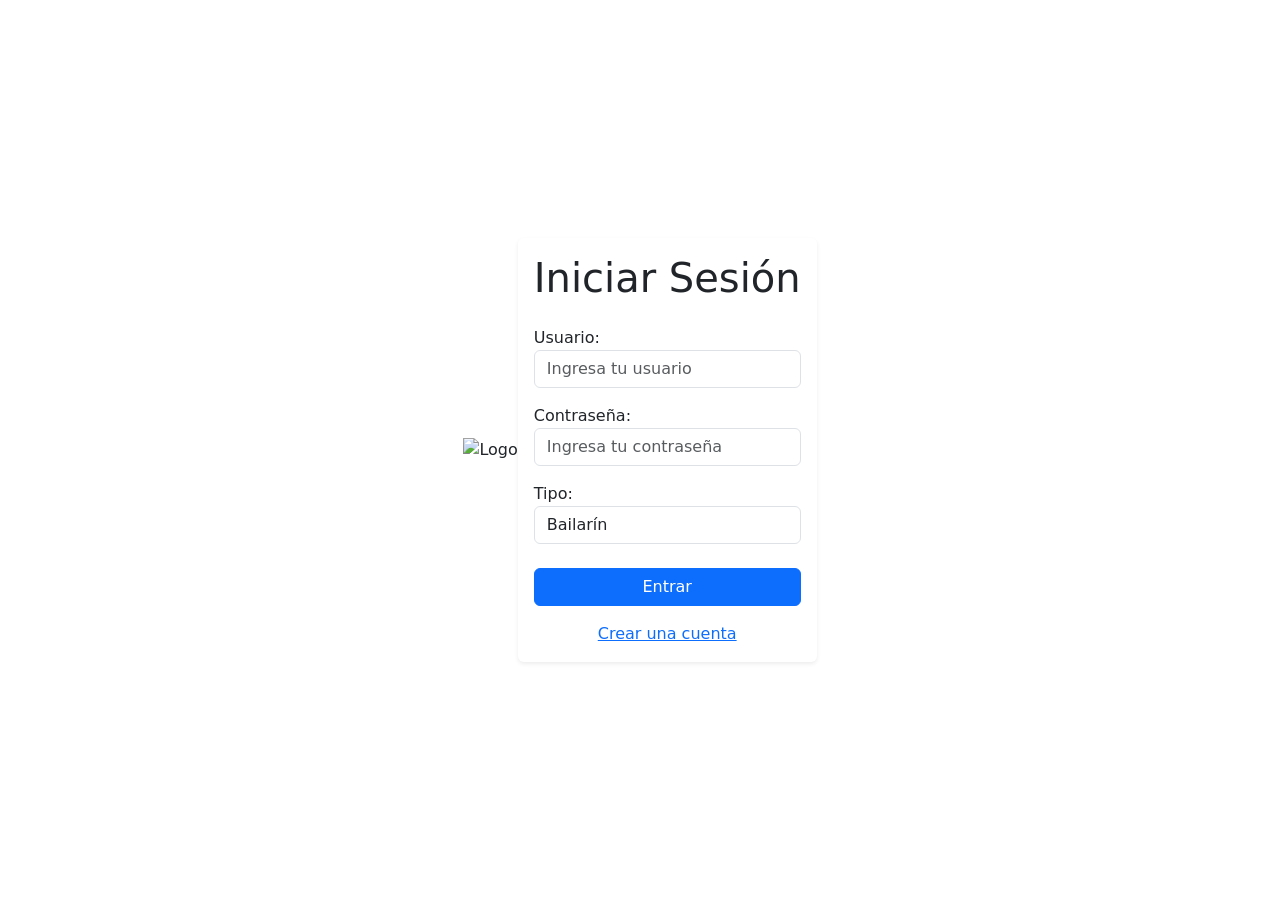
==== UsuarioBailarin/Iniciar-Sesion.html @ e9656edb "Se va agregar la pantalla para iniciar sesión los usuarios bailarines" ====
<!DOCTYPE html>
<html lang="es">
<head>
    <meta charset="UTF-8">
    <meta name="viewport" content="width=device-width, initial-scale=1.0">
    <title>Iniciar Sesión - BAF</title>
    <link rel="stylesheet" href="../Estilos/Estilos_1.css">
    <link rel="stylesheet" href="https://cdn.jsdelivr.net/npm/bootstrap@5.3.0/dist/css/bootstrap.min.css">
</head>
<body id="main-body" class="d-flex justify-content-center align-items-center vh-100">

    <main class="d-flex justify-content-center align-items-center position-relative w-100">
        <img src="../Imagenes/Logo-fotor-20240915185549.png" alt="Logo" class="background-logo">
        
        <div class="login-container bg-transparent rounded p-3 shadow-sm">
            <h1 class="text-center mb-4">Iniciar Sesión</h1>
            <form>
                <div class="form-group mb-3">
                    <label for="usuario">Usuario:</label>
                    <input type="text" id="usuario" class="form-control" placeholder="Ingresa tu usuario">
                </div>
                <div class="form-group mb-3">
                    <label for="password">Contraseña:</label>
                    <input type="password" id="password" class="form-control" placeholder="Ingresa tu contraseña">
                </div>
                <div class="form-group mb-4">
                    <label for="tipo">Tipo:</label>
                    <select id="tipo" class="form-control">
                        <option>Bailarín</option>
                        <option>Instructor</option>
                    </select>
                </div>
                <button type="submit" class="btn btn-primary w-100">Entrar</button>
            </form>
            <a href="#" class="d-block text-center mt-3">Crear una cuenta</a>
        </div>
    </main>
    
    <script src="https://cdn.jsdelivr.net/npm/bootstrap@5.3.0/dist/js/bootstrap.bundle.min.js"></script>

</body>
</html>
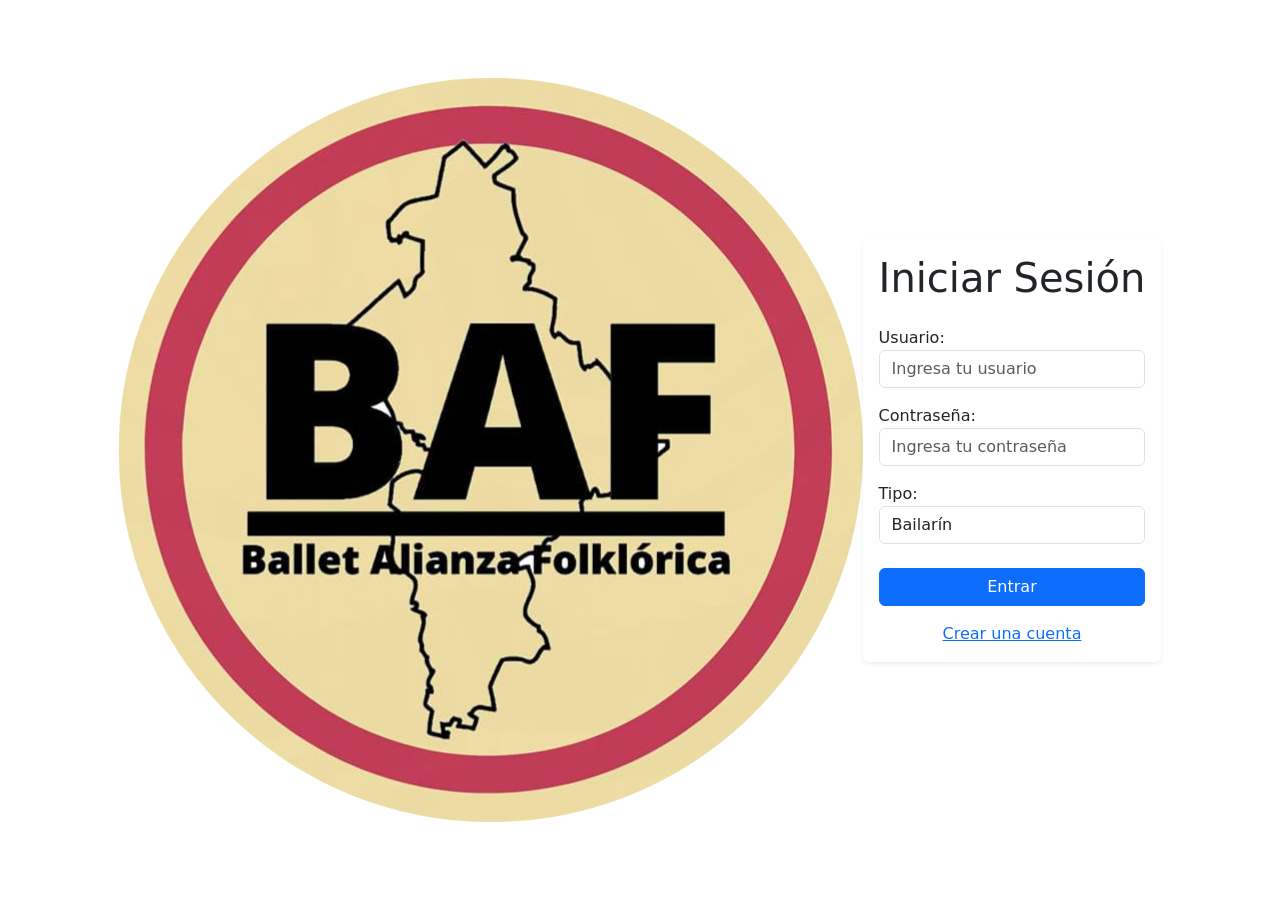
==== commit ef66d95f: "Se va agrego el logo y se cambio el enlace" ====
--- a/UsuarioBailarin/Iniciar-Sesion.html
+++ b/UsuarioBailarin/Iniciar-Sesion.html
@@ -10,7 +10,7 @@
 <body id="main-body" class="d-flex justify-content-center align-items-center vh-100">
 
     <main class="d-flex justify-content-center align-items-center position-relative w-100">
-        <img src="../Imagenes/Logo-fotor-20240915185549.png" alt="Logo" class="background-logo">
+        <img src="../assets/logo/Logo.png" alt="Logo" class="background-logo">
         
         <div class="login-container bg-transparent rounded p-3 shadow-sm">
             <h1 class="text-center mb-4">Iniciar Sesión</h1>
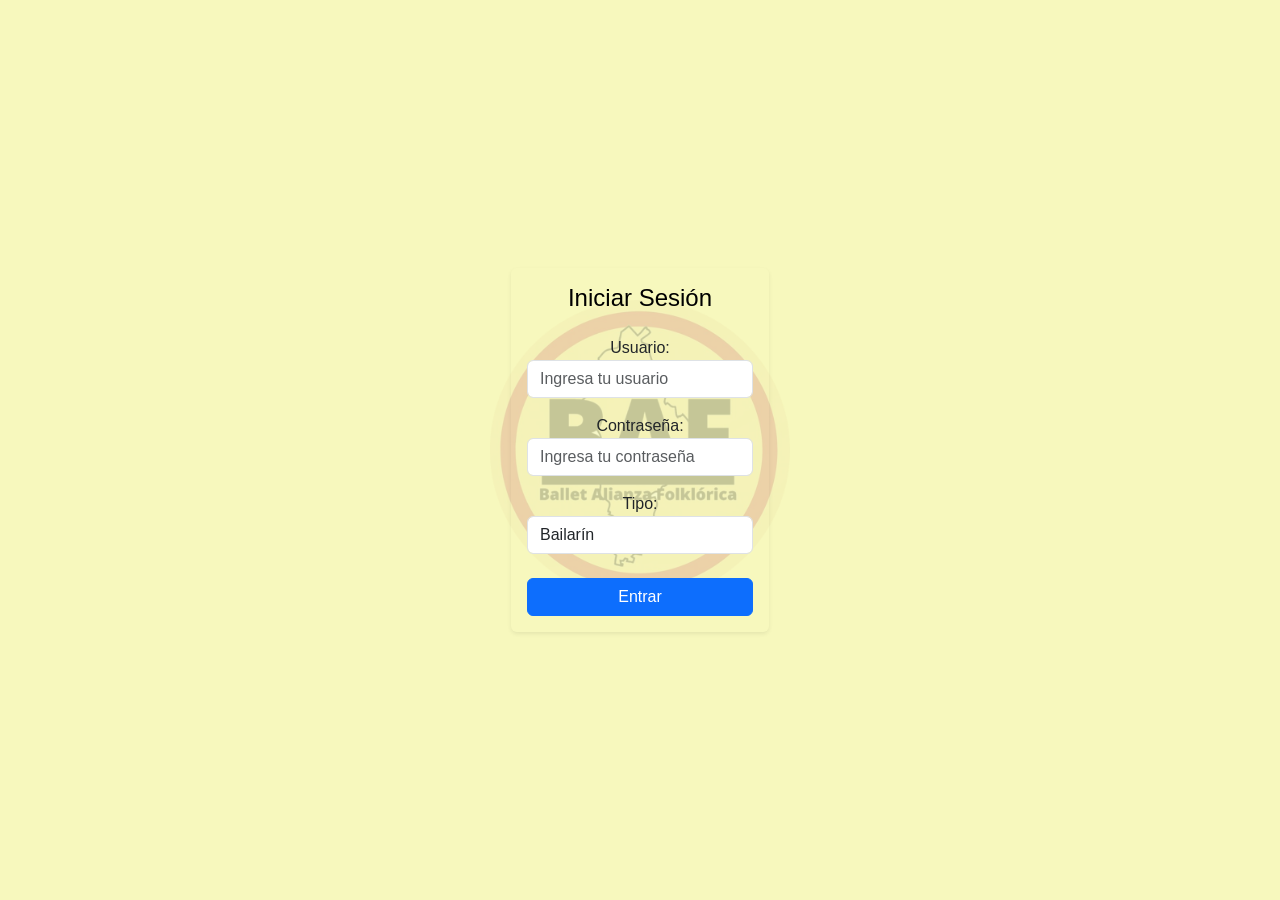
==== commit 9d1f8f77: "Se corrijio el html de Iniciar-Sesion" ====
--- a/UsuarioBailarin/Iniciar-Sesion.html
+++ b/UsuarioBailarin/Iniciar-Sesion.html
@@ -4,13 +4,13 @@
     <meta charset="UTF-8">
     <meta name="viewport" content="width=device-width, initial-scale=1.0">
     <title>Iniciar Sesión - BAF</title>
-    <link rel="stylesheet" href="../Estilos/Estilos_1.css">
+    <link rel="stylesheet" href="../css/Usuario-Bailarin/Iniciar-Sesion.css">
     <link rel="stylesheet" href="https://cdn.jsdelivr.net/npm/bootstrap@5.3.0/dist/css/bootstrap.min.css">
 </head>
 <body id="main-body" class="d-flex justify-content-center align-items-center vh-100">
 
     <main class="d-flex justify-content-center align-items-center position-relative w-100">
-        <img src="../assets/logo/Logo.png" alt="Logo" class="background-logo">
+        <img src="../assets/img/Logo.png" alt="Logo" class="background-logo">
         
         <div class="login-container bg-transparent rounded p-3 shadow-sm">
             <h1 class="text-center mb-4">Iniciar Sesión</h1>
@@ -27,12 +27,11 @@
                     <label for="tipo">Tipo:</label>
                     <select id="tipo" class="form-control">
                         <option>Bailarín</option>
-                        <option>Instructor</option>
+                        <option>Administrador</option>
                     </select>
                 </div>
                 <button type="submit" class="btn btn-primary w-100">Entrar</button>
             </form>
-            <a href="#" class="d-block text-center mt-3">Crear una cuenta</a>
         </div>
     </main>
     
--- a/css/Usuario-Bailarin/Iniciar-Sesion.css
+++ b/css/Usuario-Bailarin/Iniciar-Sesion.css
@@ -0,0 +1,70 @@
+#main-body {
+    background-color: #f7f8bd; 
+    font-family: Arial, sans-serif;
+    height: 100vh;
+    margin: 0;
+    display: flex;
+    justify-content: center;
+    align-items: center;
+}
+
+main {
+    position: relative;
+    width: 100%;
+    display: flex;
+    justify-content: center;
+    align-items: center;
+}
+
+.background-logo {
+    position: absolute;
+    top: 50%;
+    left: 50%;
+    transform: translate(-50%, -50%);
+    width: 300px;
+    z-index: 1;
+    opacity: 0.2; 
+}
+
+.login-container {
+    max-width: 400px;
+    padding: 30px;
+    background-color: transparent;
+    border-radius: 8px;
+    box-shadow: none; 
+    z-index: 2;
+    text-align: center;
+}
+
+.login-container h1 {
+    margin-bottom: 20px;
+    font-size: 1.5rem;
+    color: #000;
+    z-index: 3;
+}
+
+.form-control {
+    margin-bottom: 15px;
+    background-color: #ffffff;
+    border: 1px solid #ccc;
+    padding: 10px;
+}
+
+.form-control:focus {
+    outline: none;
+    border-color: #ffcc00;
+}
+
+.btn-primary {
+    background-color: #ffcc00;
+    border-color: #ffcc00;
+}
+
+.btn-primary:hover {
+    background-color: #e6b800;
+}
+
+.footer {
+    margin-top: 20px;
+    font-size: 0.9rem;
+}
